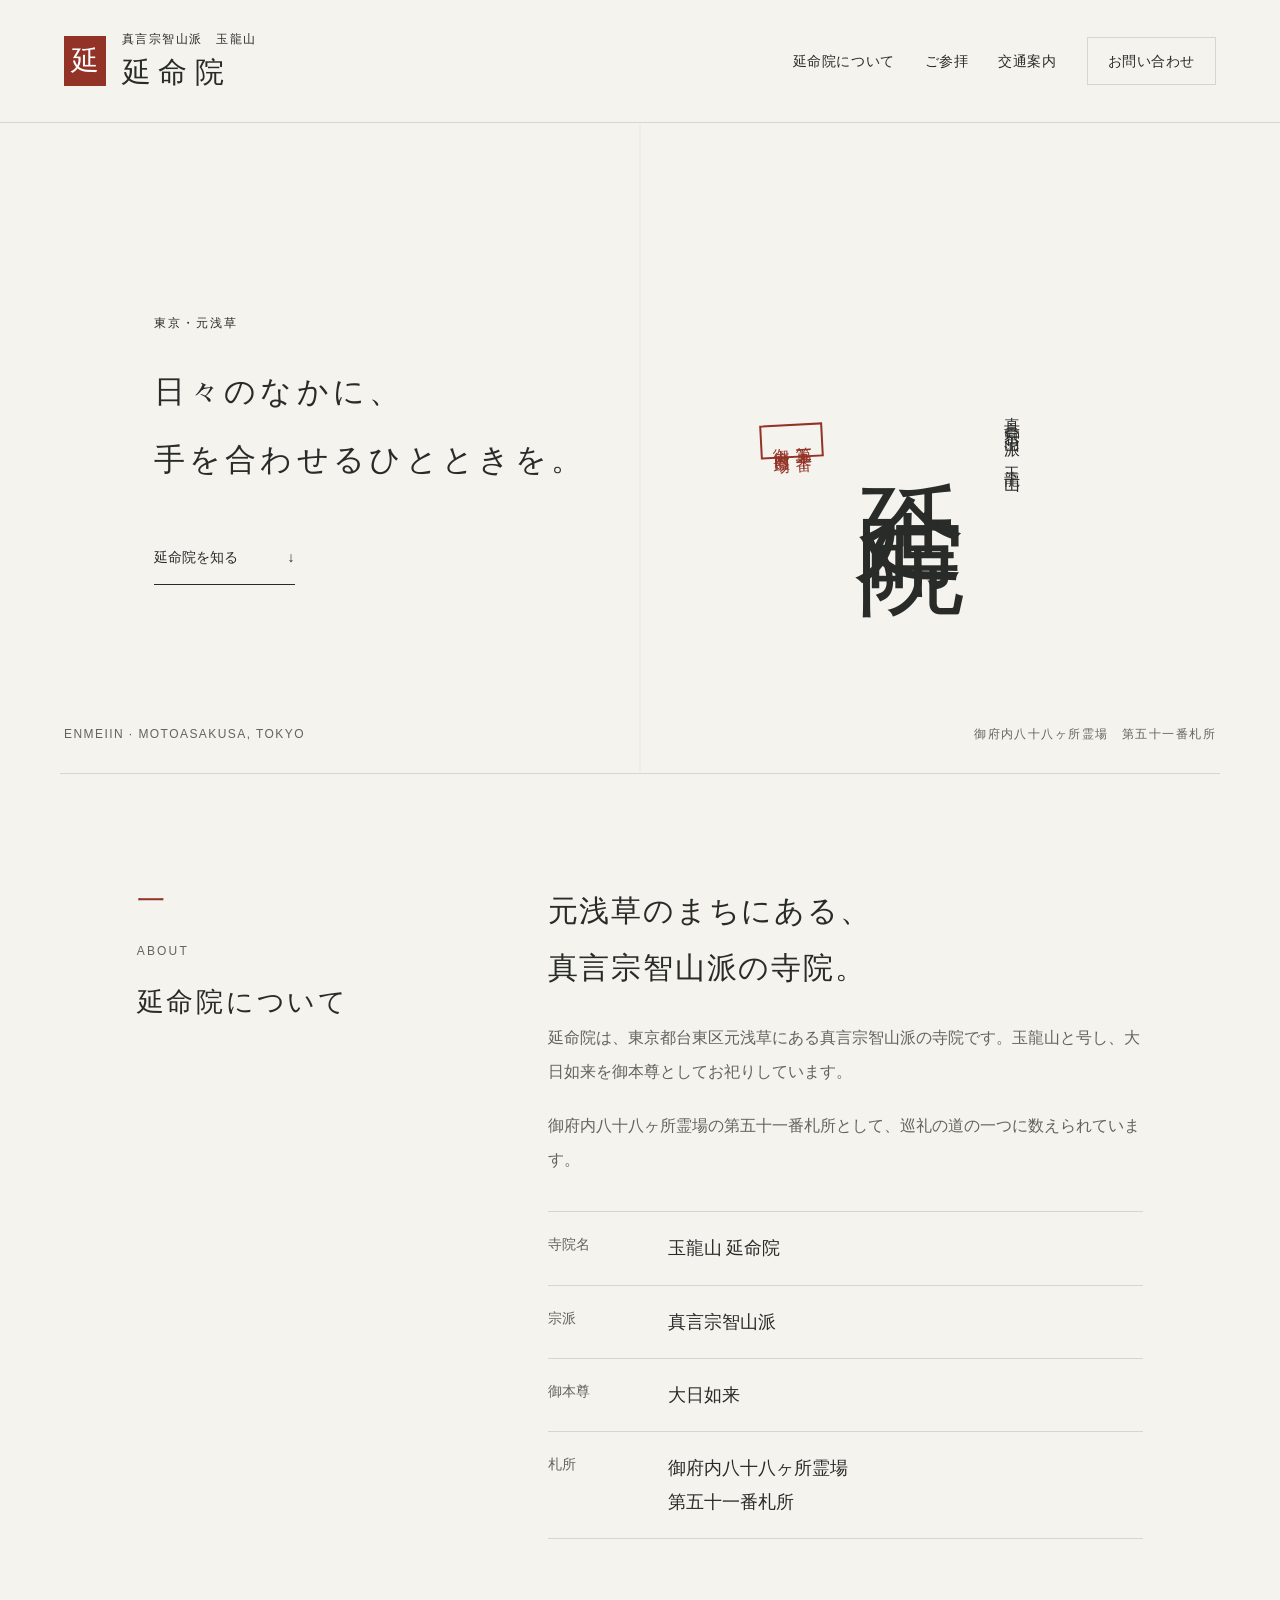
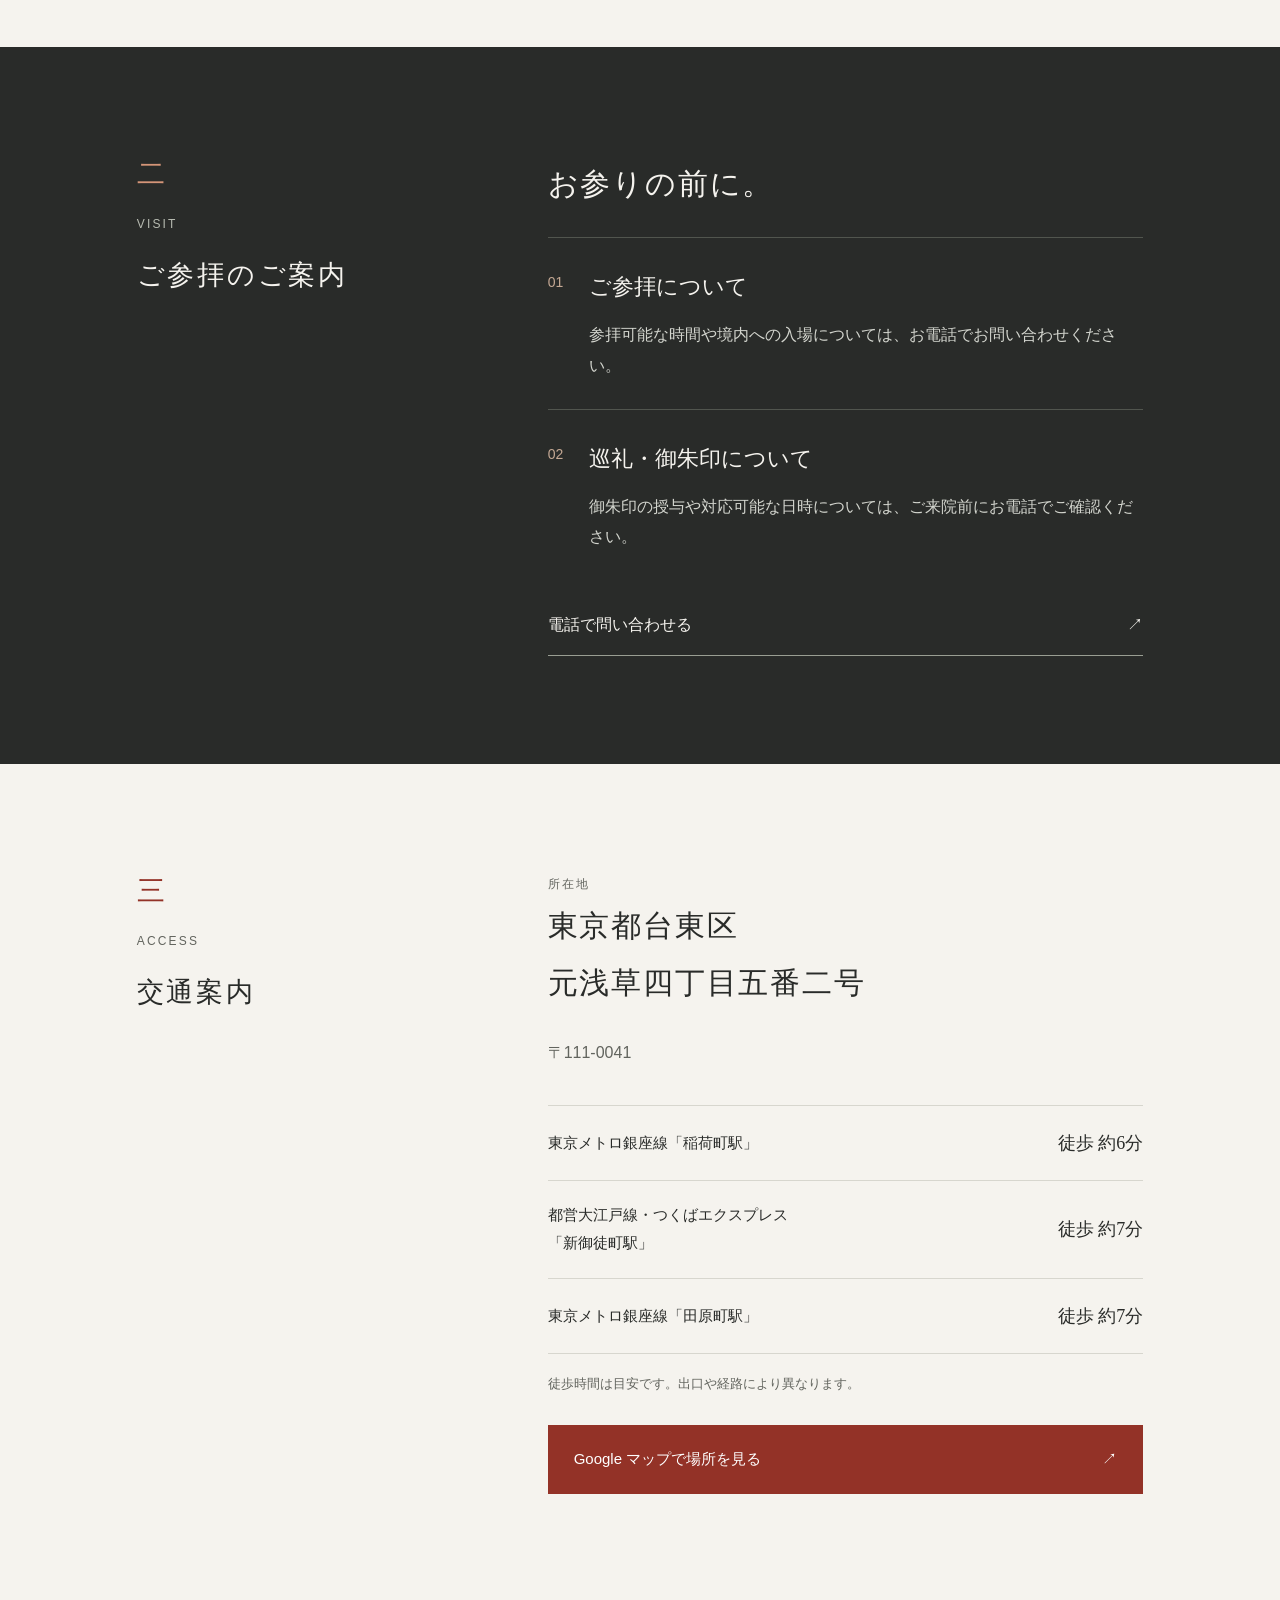
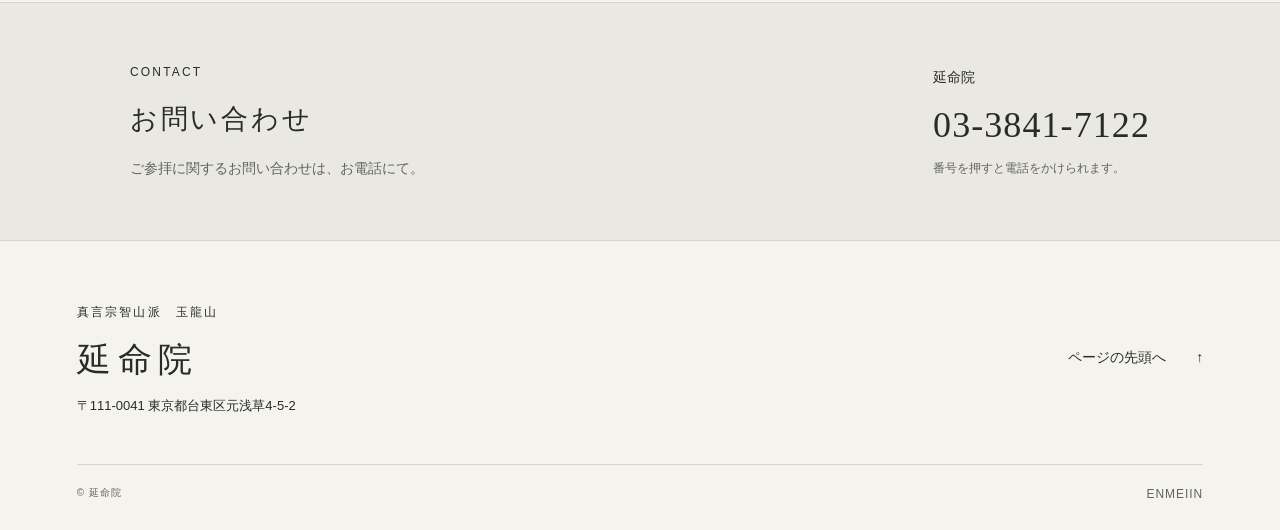
==== renewal/index.html @ 4b14a08a "Publish new Enmeiin website at /renewal/" ====
<!doctype html>
<html lang="ja">
<head>
  <meta charset="utf-8">
  <meta name="viewport" content="width=device-width, initial-scale=1">
  <meta name="theme-color" content="#292b29">
  <title>延命院｜真言宗智山派・東京都台東区元浅草</title>
  <meta name="description" content="東京都台東区元浅草の真言宗智山派寺院、玉龍山 延命院。御本尊は大日如来。御府内八十八ヶ所霊場 第五十一番札所。寺院のご紹介、参拝・交通のご案内。">
  <meta property="og:title" content="玉龍山 延命院｜東京都台東区元浅草">
  <meta property="og:description" content="真言宗智山派。御府内八十八ヶ所霊場 第五十一番札所。寺院のご紹介と交通のご案内。">
  <meta property="og:type" content="website">
  <meta property="og:locale" content="ja_JP">
  <link rel="icon" type="image/svg+xml" href="data:image/svg+xml,%3Csvg xmlns='http://www.w3.org/2000/svg' viewBox='0 0 64 64'%3E%3Crect width='64' height='64' rx='6' fill='%23933227'/%3E%3Ctext x='32' y='46' text-anchor='middle' font-family='serif' font-size='44' fill='%23fff'%3E延%3C/text%3E%3C/svg%3E">
  <link rel="stylesheet" href="./styles.css">
</head>
<body id="top">
  <a class="skip" href="#main">本文へ移動</a>
  <header class="header">
    <a class="brand" href="#top" aria-label="延命院 トップ"><span class="brand-seal" aria-hidden="true">延</span><span><small>真言宗智山派　玉龍山</small><strong>延命院</strong></span></a>
    <nav aria-label="メインナビゲーション"><a href="#about">延命院について</a><a href="#visit">ご参拝</a><a href="#access">交通案内</a><a class="nav-contact" href="#contact">お問い合わせ</a></nav>
  </header>
  <main id="main">
    <section class="hero" aria-labelledby="hero-title">
      <div class="hero-intro"><p class="eyebrow">東京・元浅草</p><p class="hero-message">日々のなかに、<br>手を合わせるひとときを。</p><a class="text-link" href="#about">延命院を知る <span aria-hidden="true">↓</span></a></div>
      <div class="temple-title"><p>真言宗智山派　玉龍山</p><h1 id="hero-title">延命院</h1><span class="seal">第五十一番<br>御府内霊場</span></div>
      <div class="hero-foot"><span>ENMEIIN · MOTOASAKUSA, TOKYO</span><span>御府内八十八ヶ所霊場　第五十一番札所</span></div>
    </section>
    <section class="section about" id="about" aria-labelledby="about-title">
      <div class="section-heading"><span class="number">一</span><p class="eyebrow">ABOUT</p><h2 id="about-title">延命院について</h2></div>
      <div class="section-content"><h3>元浅草のまちにある、<br>真言宗智山派の寺院。</h3><p>延命院は、東京都台東区元浅草にある真言宗智山派の寺院です。玉龍山と号し、大日如来を御本尊としてお祀りしています。</p><p>御府内八十八ヶ所霊場の第五十一番札所として、巡礼の道の一つに数えられています。</p>
        <dl class="facts"><div><dt>寺院名</dt><dd>玉龍山 延命院</dd></div><div><dt>宗派</dt><dd>真言宗智山派</dd></div><div><dt>御本尊</dt><dd>大日如来</dd></div><div><dt>札所</dt><dd>御府内八十八ヶ所霊場<br>第五十一番札所</dd></div></dl>
      </div>
    </section>
    <section class="visit" id="visit" aria-labelledby="visit-title"><div class="section visit-inner"><div class="section-heading"><span class="number">二</span><p class="eyebrow">VISIT</p><h2 id="visit-title">ご参拝のご案内</h2></div><div class="section-content"><h3>お参りの前に。</h3><div class="visit-row"><span>01</span><div><h4>ご参拝について</h4><p>参拝可能な時間や境内への入場については、お電話でお問い合わせください。</p></div></div><div class="visit-row"><span>02</span><div><h4>巡礼・御朱印について</h4><p>御朱印の授与や対応可能な日時については、ご来院前にお電話でご確認ください。</p></div></div><a class="light-link" href="tel:0338417122">電話で問い合わせる <span aria-hidden="true">↗</span></a></div></div></section>
    <section class="section access" id="access" aria-labelledby="access-title"><div class="section-heading"><span class="number">三</span><p class="eyebrow">ACCESS</p><h2 id="access-title">交通案内</h2></div><div class="section-content"><p class="eyebrow">所在地</p><h3 class="address">東京都台東区<br>元浅草四丁目五番二号</h3><p>〒111-0041</p><dl class="stations"><div><dt>東京メトロ銀座線「稲荷町駅」</dt><dd>徒歩 約6分</dd></div><div><dt>都営大江戸線・つくばエクスプレス<br>「新御徒町駅」</dt><dd>徒歩 約7分</dd></div><div><dt>東京メトロ銀座線「田原町駅」</dt><dd>徒歩 約7分</dd></div></dl><p class="note">徒歩時間は目安です。出口や経路により異なります。</p><a class="button" href="https://www.google.com/maps/search/?api=1&amp;query=延命院%20東京都台東区元浅草4-5-2" target="_blank" rel="noopener noreferrer">Google マップで場所を見る <span aria-hidden="true">↗</span><span class="sr-only">（新しいタブで開きます）</span></a></div></section>
    <section class="contact" id="contact" aria-labelledby="contact-title"><div><p class="eyebrow">CONTACT</p><h2 id="contact-title">お問い合わせ</h2><p>ご参拝に関するお問い合わせは、お電話にて。</p></div><div class="contact-number"><span>延命院</span><a href="tel:0338417122">03-3841-7122</a><p>番号を押すと電話をかけられます。</p></div></section>
  </main>
  <footer><div class="footer-main"><div><span class="eyebrow">真言宗智山派　玉龍山</span><p class="footer-title">延命院</p><address>〒111-0041 東京都台東区元浅草4-5-2</address></div><a class="back-top" href="#top">ページの先頭へ <span aria-hidden="true">↑</span></a></div><div class="footer-bottom"><small>© 延命院</small><span>ENMEIIN</span></div></footer>
</body>
</html>
---- renewal/styles.css ----
:root{--paper:#f5f3ee;--ink:#292b29;--red:#933227;--muted:#62645e;--line:#d7d6ce;--serif:"Yu Mincho","Hiragino Mincho ProN","Noto Serif CJK JP",serif;--sans:"Hiragino Kaku Gothic ProN","Yu Gothic",Meiryo,sans-serif}
*{box-sizing:border-box}html{scroll-behavior:smooth;scroll-padding-top:2rem}body{margin:0;background:var(--paper);color:var(--ink);font-family:var(--sans);font-size:16px;line-height:1.9}a{color:inherit;text-decoration:none}a:focus-visible{outline:3px solid var(--red);outline-offset:7px}a:hover{text-decoration:underline;text-underline-offset:6px}p,h1,h2,h3,h4{margin:0}h1,h2,h3,h4{font-family:var(--serif);font-weight:500}p+p{margin-top:1.3rem}.header{max-width:1440px;margin:auto;padding:28px 5%;display:flex;align-items:center;justify-content:space-between;gap:30px;border-bottom:1px solid var(--line)}.brand{display:flex;gap:16px;align-items:center;flex-shrink:0}.brand-seal{display:grid;place-items:center;background:var(--red);color:white;width:42px;height:50px;font:28px var(--serif)}.brand small{display:block;font-size:12px;letter-spacing:.12em}.brand strong{display:block;font:29px/1.5 var(--serif);letter-spacing:.25em}nav{display:flex;gap:30px;align-items:center;font-size:14px;letter-spacing:.04em}.nav-contact{border:1px solid var(--line);padding:10px 20px}.hero{min-height:650px;max-width:1440px;margin:auto;position:relative;display:grid;grid-template-columns:1fr 1fr;align-items:center;padding:75px 12% 110px;gap:40px;isolation:isolate;background:linear-gradient(90deg,transparent 49.95%,var(--line) 50%,transparent 50.05%)}.hero-intro{padding-top:35px}.eyebrow{font-size:12px;font-weight:500;letter-spacing:.18em}.hero-message{font-family:var(--serif);font-size:clamp(23px,2.4vw,34px);line-height:2.2;letter-spacing:.14em;margin:25px 0 48px}.text-link{font-size:14px;border-bottom:1px solid var(--ink);padding-bottom:13px;display:inline-flex;gap:50px}.temple-title{display:flex;flex-direction:row-reverse;align-items:flex-start;justify-content:center;gap:22px}.temple-title>p{writing-mode:vertical-rl;letter-spacing:.3em;font:16px/1.8 var(--serif);padding-top:10px}.temple-title h1{writing-mode:vertical-rl;font-size:clamp(76px,8.5vw,122px);letter-spacing:.12em;line-height:1.2}.seal{align-self:flex-end;writing-mode:vertical-rl;color:var(--red);border:2px solid var(--red);padding:9px 7px;font:16px/1.4 var(--serif);letter-spacing:.15em;transform:rotate(-3deg);margin-bottom:10px}.hero-foot{position:absolute;bottom:28px;left:5%;right:5%;display:flex;justify-content:space-between;gap:20px;color:var(--muted);font-size:12px;letter-spacing:.12em}.section{max-width:1160px;margin:auto;padding:108px 6%;display:grid;grid-template-columns:1fr 1.8fr;gap:80px}.about{border-top:1px solid var(--line)}.number{color:var(--red);font:28px var(--serif);display:block;margin-bottom:20px}.section-heading h2{font-size:27px;letter-spacing:.1em;margin-top:14px}.section-heading .eyebrow{color:var(--muted)}.section-content h3{font-size:30px;line-height:1.9;letter-spacing:.06em;margin-bottom:25px}.section-content>p{color:var(--muted);line-height:2.1}.facts{margin:35px 0 0;border-top:1px solid var(--line)}.facts>div{display:grid;grid-template-columns:100px 1fr;padding:19px 0;border-bottom:1px solid var(--line);gap:20px}.facts dt{color:var(--muted);font-size:14px}.facts dd{margin:0;font-family:var(--serif);font-size:18px}.visit{background:var(--ink);color:var(--paper)}.visit .number{color:#d49578}.visit .eyebrow{color:#b8bcb2}.visit-row{display:flex;gap:26px;padding:28px 0;border-top:1px solid #51554e}.visit-row>span{color:#c5a994;font:14px var(--sans);padding-top:8px}.visit-row h4{font-size:22px;margin-bottom:12px}.visit-row p{color:#d3d5ce;font-size:16px}.light-link{display:flex;justify-content:space-between;padding:15px 0;margin-top:14px;border-bottom:1px solid #999e92}.light-link:focus-visible{outline-color:white}.stations{margin:35px 0 16px}.stations>div{border-top:1px solid var(--line);padding:20px 0;display:flex;justify-content:space-between;gap:20px;align-items:center}.stations>div:last-child{border-bottom:1px solid var(--line)}.stations dt{font-size:15px}.stations dd{white-space:nowrap;margin:0;font-family:var(--serif);font-size:18px}.section-content>.note{font-size:13px}.button{display:flex;justify-content:space-between;gap:20px;background:var(--red);color:white;padding:20px 26px;margin-top:28px;font-size:15px}.button:hover{background:#75291f}.contact{padding:58px max(6%,calc((100vw - 1020px)/2));border-top:1px solid var(--line);border-bottom:1px solid var(--line);display:flex;justify-content:space-between;gap:40px;align-items:center;background:#e9e8e1}.contact h2{font-size:27px;letter-spacing:.1em;margin:10px 0}.contact p:not(.eyebrow){font-size:14px;color:var(--muted)}.contact-number{flex-shrink:0}.contact-number>span{font-size:14px}.contact-number a{display:block;font:clamp(26px,3vw,36px)/1.8 var(--serif);letter-spacing:.03em}.contact-number p{font-size:12px!important}footer{max-width:1280px;padding:55px 6% 25px;margin:auto}.footer-main{display:flex;justify-content:space-between;align-items:center;gap:25px}.footer-title{font:34px/2 var(--serif);letter-spacing:.2em}address{font-style:normal;font-size:13px}.back-top{font-size:14px;display:flex;gap:30px}.footer-bottom{display:flex;justify-content:space-between;margin-top:45px;padding-top:18px;border-top:1px solid var(--line);font-size:12px;color:var(--muted);letter-spacing:.08em}.skip{position:absolute;top:0;left:20px;transform:translateY(-150%);z-index:10;background:var(--ink);color:white;padding:12px}.skip:focus{transform:none}.sr-only{position:absolute;width:1px;height:1px;padding:0;margin:-1px;overflow:hidden;clip:rect(0,0,0,0);white-space:nowrap;border:0}
@media(min-width:1500px){.hero{padding-left:180px;padding-right:180px}}
@media(max-width:900px){.header{align-items:flex-start}.header nav{gap:18px;flex-wrap:wrap;justify-content:flex-end}.nav-contact{padding:4px 10px}.hero{padding-left:7%;padding-right:7%;min-height:590px}.section{gap:40px;grid-template-columns:1fr 1.8fr;padding:80px 6%}.section-heading h2{font-size:23px}.section-content h3{font-size:26px}.contact{align-items:flex-start;flex-direction:column;gap:20px}}
@media(max-width:600px){.header{display:block;padding:20px 6% 16px}.brand strong{font-size:26px}.brand small{font-size:12px}.header nav{justify-content:space-between;gap:8px;margin-top:23px;font-size:12px}.nav-contact{border:0;padding:0}nav a{padding:8px 0;display:inline-block}.hero{min-height:630px;padding:45px 7% 100px;gap:8px;grid-template-columns:1fr 1fr;background:linear-gradient(90deg,transparent 42.95%,var(--line) 43%,transparent 43.05%)}.hero-intro{padding:0}.hero-message{writing-mode:vertical-rl;font-size:22px;line-height:1.9;letter-spacing:.12em;margin:24px 0 30px;height:310px}.hero-message br{display:none}.text-link{font-size:13px;gap:20px}.temple-title{gap:6px}.temple-title h1{font-size:clamp(48px,14vw,70px)}.temple-title>p{font-size:12px}.seal{font-size:10px;padding:6px 3px}.hero-foot{flex-direction:column;gap:6px;bottom:22px;font-size:10px}.section{display:block;padding:65px 7%}.section-heading{margin-bottom:36px}.number{display:inline-block;margin:0 16px 0 0;font-size:22px}.section-heading .eyebrow{display:inline-block}.section-heading h2{margin-top:10px;font-size:25px}.section-content h3{font-size:25px}.section-content p{font-size:15px}.facts>div{grid-template-columns:80px 1fr;gap:14px}.visit-row{gap:18px}.stations>div{align-items:flex-start;gap:12px}.stations dt{font-size:14px}.stations dd{font-size:16px}.button{font-size:14px;padding:18px}.contact{padding:42px 7%}.contact-number a{font-size:32px}.footer-main{display:block}.back-top{margin-top:28px}.footer-bottom{margin-top:28px}}
@media(prefers-reduced-motion:reduce){html{scroll-behavior:auto}}
@media print{.header nav,.text-link,.button,.light-link,.back-top{display:none}.hero{min-height:400px}.section{padding:35px 5%;break-inside:avoid}.visit{background:white;color:black}.visit-row p,.visit .eyebrow{color:#333}.contact{background:white}.hero-foot{position:static;grid-column:1/-1}.header{padding:20px}.hero{padding:30px}.visit-row{padding:15px 0}}
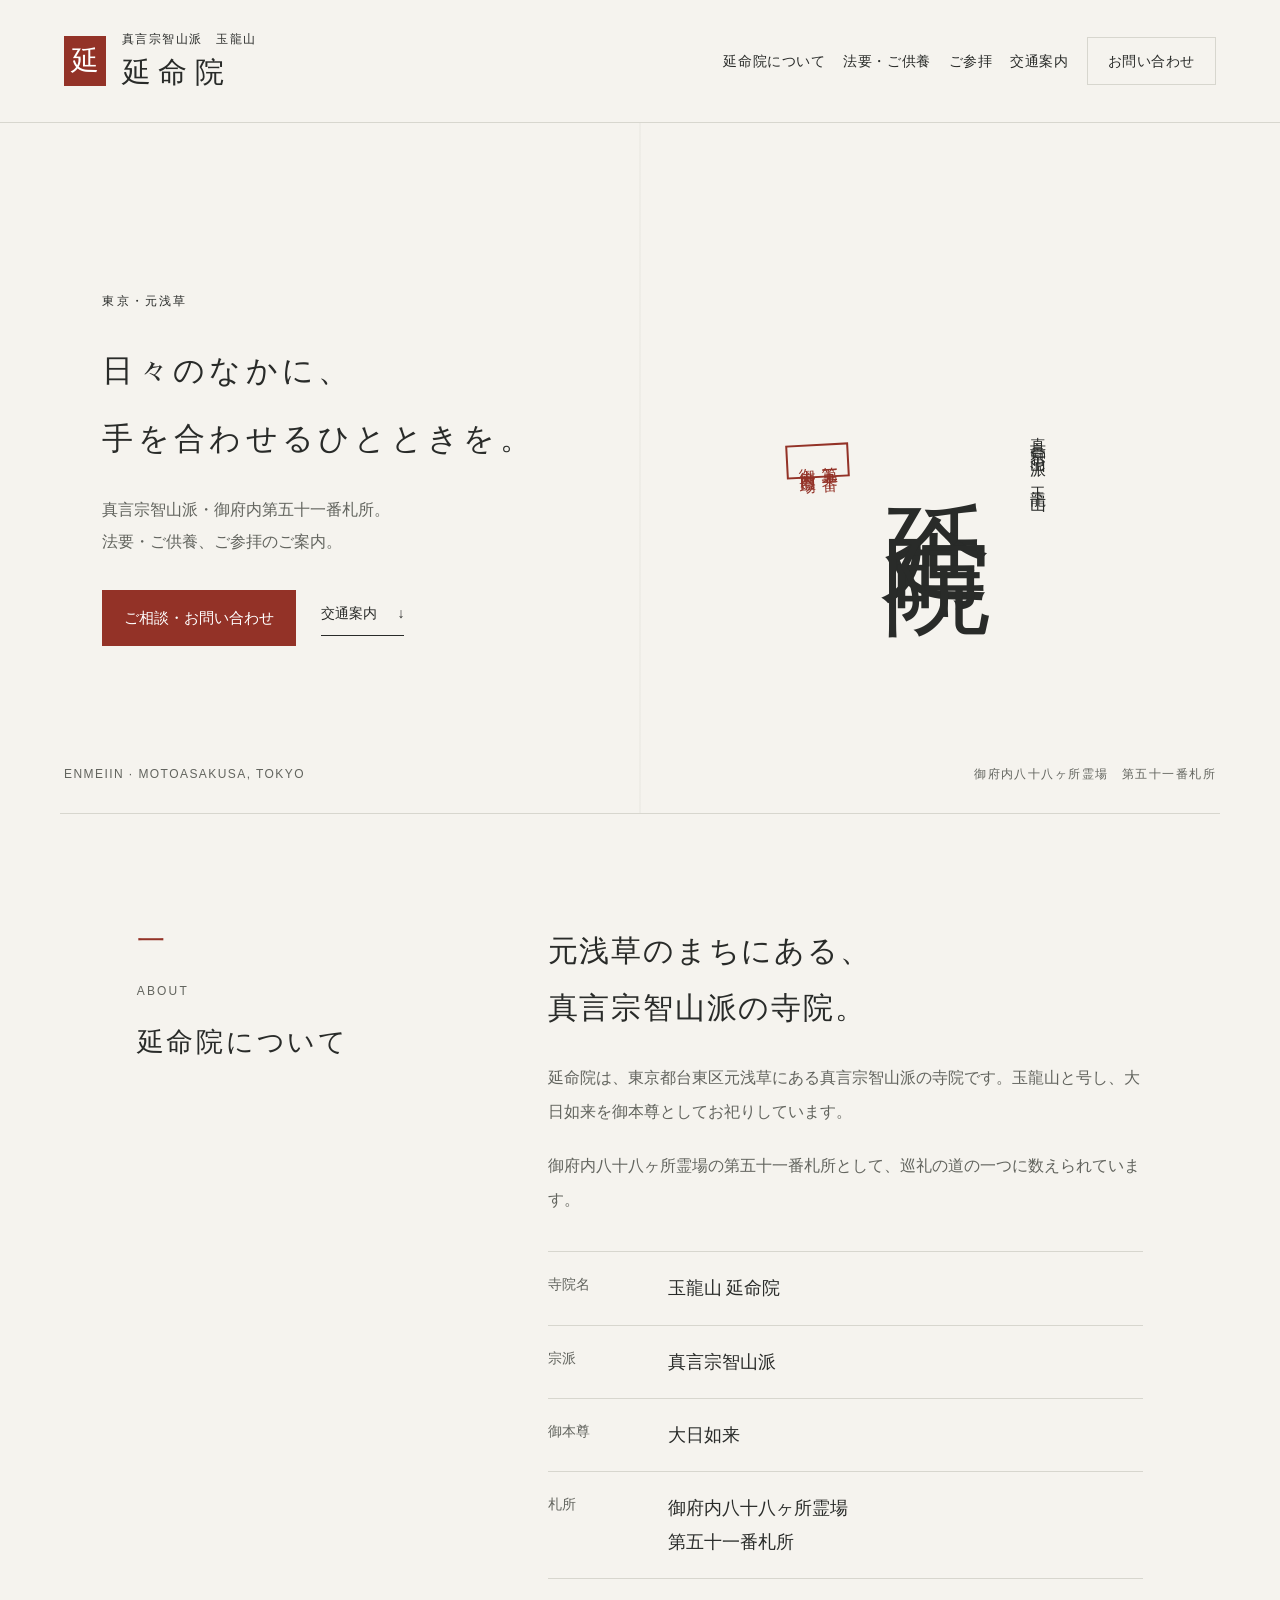
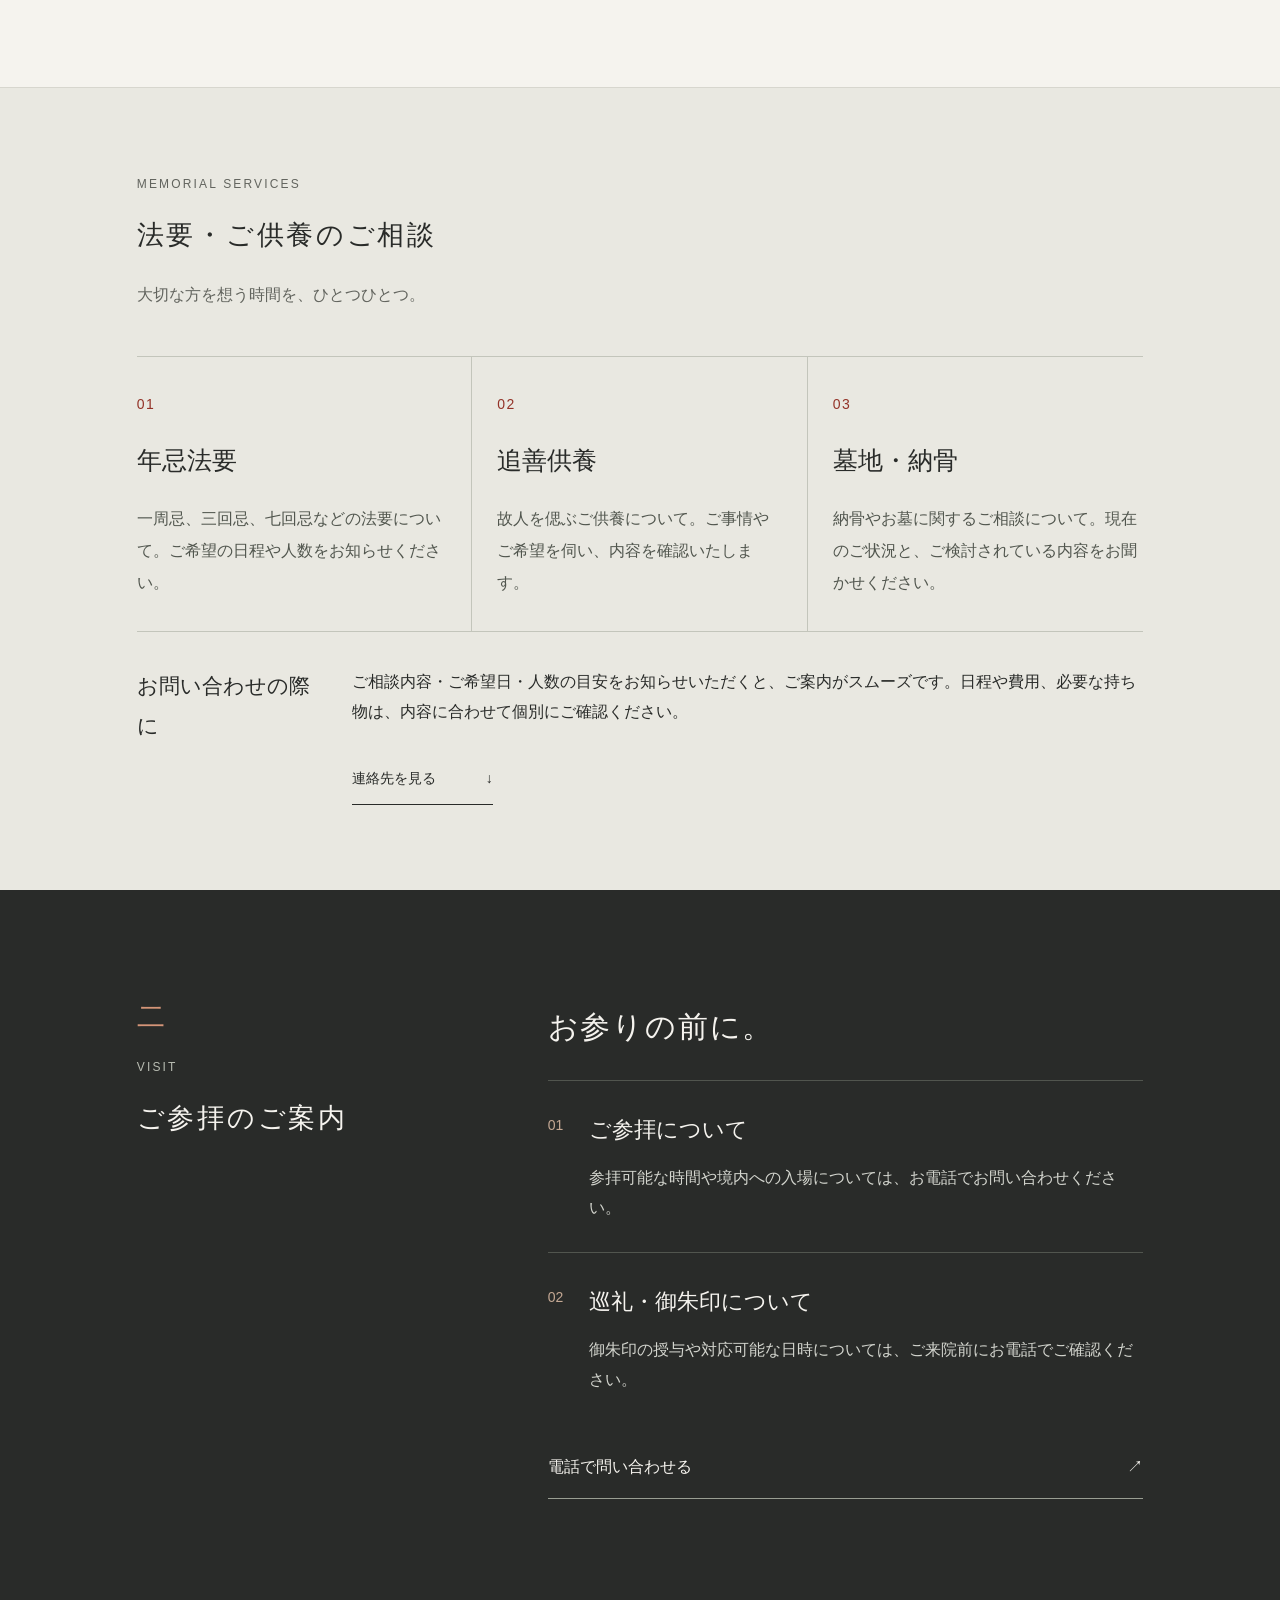
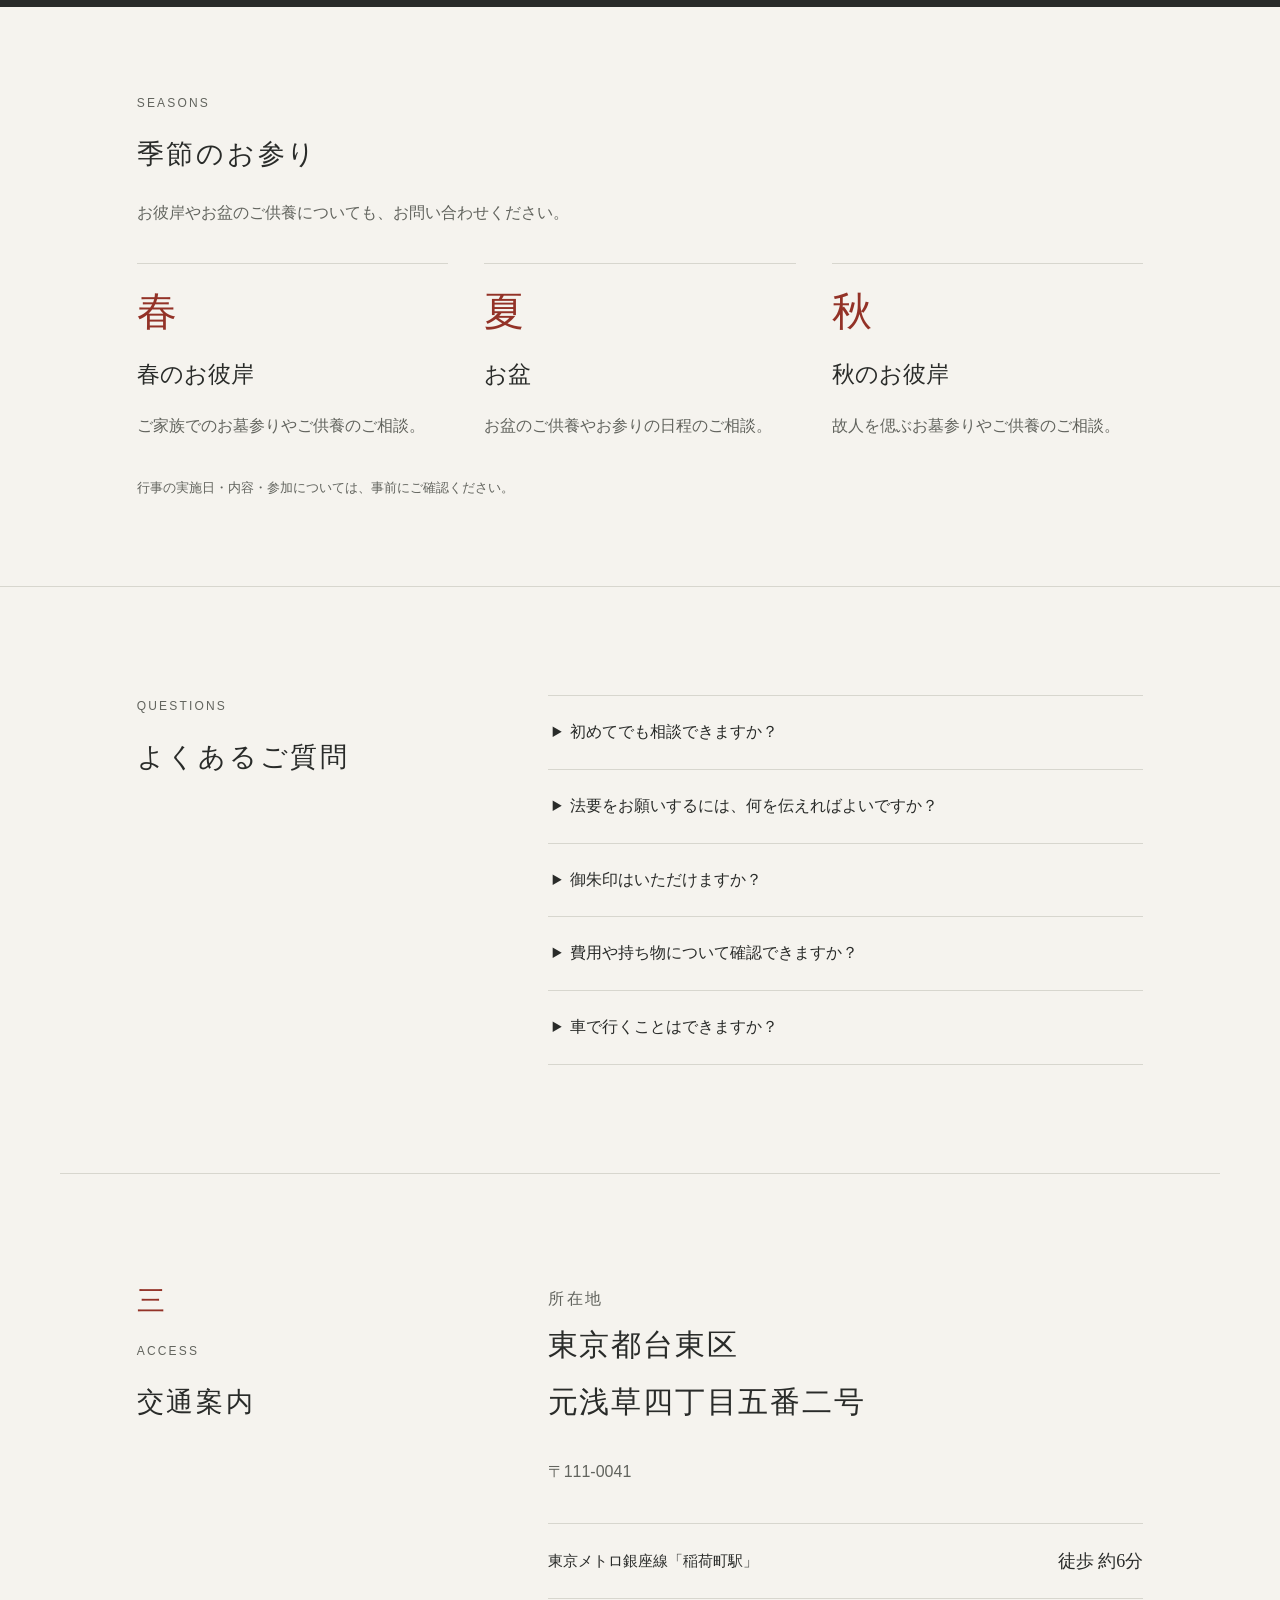
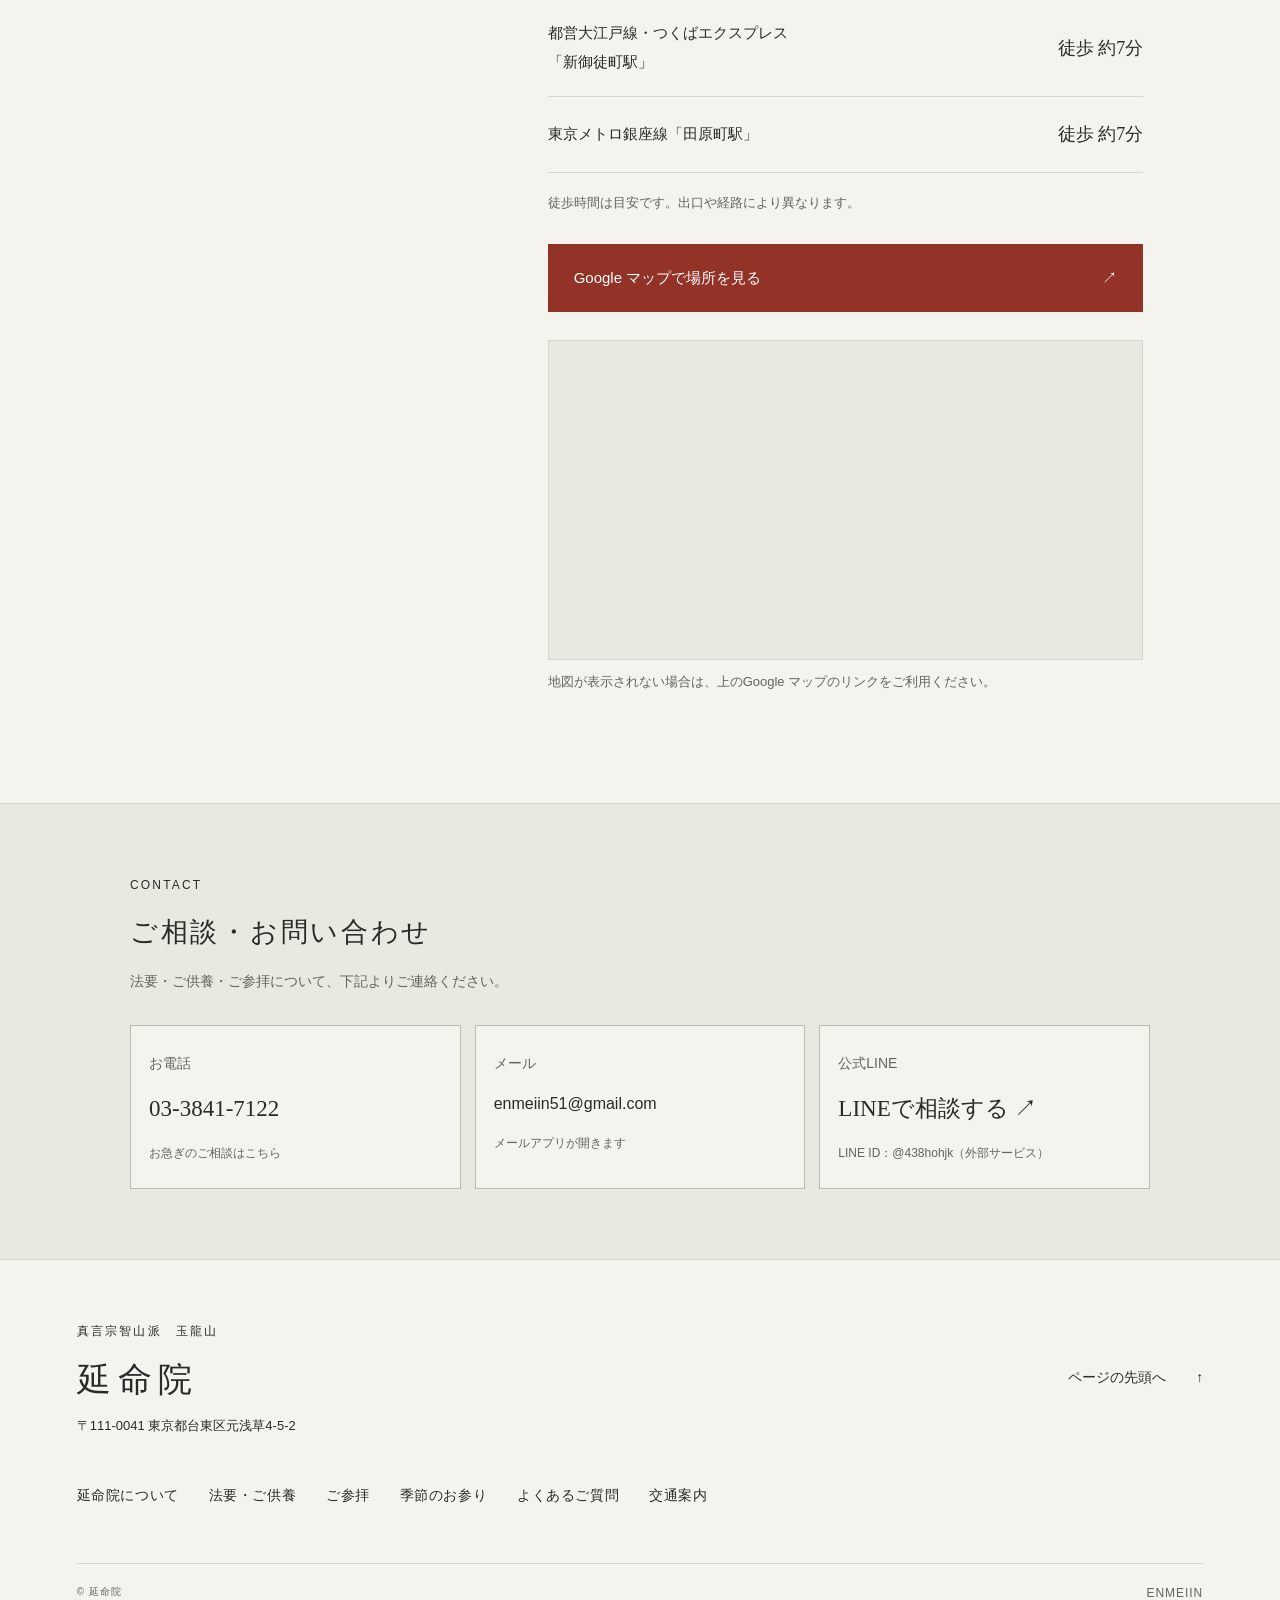
==== commit 7e966189: "Complete Enmeiin production homepage and custom-domain search metadata" ====
--- a/renewal/index.html
+++ b/renewal/index.html
@@ -1,40 +1 @@
-<!doctype html>
-<html lang="ja">
-<head>
-  <meta charset="utf-8">
-  <meta name="viewport" content="width=device-width, initial-scale=1">
-  <meta name="theme-color" content="#292b29">
-  <title>延命院｜真言宗智山派・東京都台東区元浅草</title>
-  <meta name="description" content="東京都台東区元浅草の真言宗智山派寺院、玉龍山 延命院。御本尊は大日如来。御府内八十八ヶ所霊場 第五十一番札所。寺院のご紹介、参拝・交通のご案内。">
-  <meta property="og:title" content="玉龍山 延命院｜東京都台東区元浅草">
-  <meta property="og:description" content="真言宗智山派。御府内八十八ヶ所霊場 第五十一番札所。寺院のご紹介と交通のご案内。">
-  <meta property="og:type" content="website">
-  <meta property="og:locale" content="ja_JP">
-  <link rel="icon" type="image/svg+xml" href="data:image/svg+xml,%3Csvg xmlns='http://www.w3.org/2000/svg' viewBox='0 0 64 64'%3E%3Crect width='64' height='64' rx='6' fill='%23933227'/%3E%3Ctext x='32' y='46' text-anchor='middle' font-family='serif' font-size='44' fill='%23fff'%3E延%3C/text%3E%3C/svg%3E">
-  <link rel="stylesheet" href="./styles.css">
-</head>
-<body id="top">
-  <a class="skip" href="#main">本文へ移動</a>
-  <header class="header">
-    <a class="brand" href="#top" aria-label="延命院 トップ"><span class="brand-seal" aria-hidden="true">延</span><span><small>真言宗智山派　玉龍山</small><strong>延命院</strong></span></a>
-    <nav aria-label="メインナビゲーション"><a href="#about">延命院について</a><a href="#visit">ご参拝</a><a href="#access">交通案内</a><a class="nav-contact" href="#contact">お問い合わせ</a></nav>
-  </header>
-  <main id="main">
-    <section class="hero" aria-labelledby="hero-title">
-      <div class="hero-intro"><p class="eyebrow">東京・元浅草</p><p class="hero-message">日々のなかに、<br>手を合わせるひとときを。</p><a class="text-link" href="#about">延命院を知る <span aria-hidden="true">↓</span></a></div>
-      <div class="temple-title"><p>真言宗智山派　玉龍山</p><h1 id="hero-title">延命院</h1><span class="seal">第五十一番<br>御府内霊場</span></div>
-      <div class="hero-foot"><span>ENMEIIN · MOTOASAKUSA, TOKYO</span><span>御府内八十八ヶ所霊場　第五十一番札所</span></div>
-    </section>
-    <section class="section about" id="about" aria-labelledby="about-title">
-      <div class="section-heading"><span class="number">一</span><p class="eyebrow">ABOUT</p><h2 id="about-title">延命院について</h2></div>
-      <div class="section-content"><h3>元浅草のまちにある、<br>真言宗智山派の寺院。</h3><p>延命院は、東京都台東区元浅草にある真言宗智山派の寺院です。玉龍山と号し、大日如来を御本尊としてお祀りしています。</p><p>御府内八十八ヶ所霊場の第五十一番札所として、巡礼の道の一つに数えられています。</p>
-        <dl class="facts"><div><dt>寺院名</dt><dd>玉龍山 延命院</dd></div><div><dt>宗派</dt><dd>真言宗智山派</dd></div><div><dt>御本尊</dt><dd>大日如来</dd></div><div><dt>札所</dt><dd>御府内八十八ヶ所霊場<br>第五十一番札所</dd></div></dl>
-      </div>
-    </section>
-    <section class="visit" id="visit" aria-labelledby="visit-title"><div class="section visit-inner"><div class="section-heading"><span class="number">二</span><p class="eyebrow">VISIT</p><h2 id="visit-title">ご参拝のご案内</h2></div><div class="section-content"><h3>お参りの前に。</h3><div class="visit-row"><span>01</span><div><h4>ご参拝について</h4><p>参拝可能な時間や境内への入場については、お電話でお問い合わせください。</p></div></div><div class="visit-row"><span>02</span><div><h4>巡礼・御朱印について</h4><p>御朱印の授与や対応可能な日時については、ご来院前にお電話でご確認ください。</p></div></div><a class="light-link" href="tel:0338417122">電話で問い合わせる <span aria-hidden="true">↗</span></a></div></div></section>
-    <section class="section access" id="access" aria-labelledby="access-title"><div class="section-heading"><span class="number">三</span><p class="eyebrow">ACCESS</p><h2 id="access-title">交通案内</h2></div><div class="section-content"><p class="eyebrow">所在地</p><h3 class="address">東京都台東区<br>元浅草四丁目五番二号</h3><p>〒111-0041</p><dl class="stations"><div><dt>東京メトロ銀座線「稲荷町駅」</dt><dd>徒歩 約6分</dd></div><div><dt>都営大江戸線・つくばエクスプレス<br>「新御徒町駅」</dt><dd>徒歩 約7分</dd></div><div><dt>東京メトロ銀座線「田原町駅」</dt><dd>徒歩 約7分</dd></div></dl><p class="note">徒歩時間は目安です。出口や経路により異なります。</p><a class="button" href="https://www.google.com/maps/search/?api=1&amp;query=延命院%20東京都台東区元浅草4-5-2" target="_blank" rel="noopener noreferrer">Google マップで場所を見る <span aria-hidden="true">↗</span><span class="sr-only">（新しいタブで開きます）</span></a></div></section>
-    <section class="contact" id="contact" aria-labelledby="contact-title"><div><p class="eyebrow">CONTACT</p><h2 id="contact-title">お問い合わせ</h2><p>ご参拝に関するお問い合わせは、お電話にて。</p></div><div class="contact-number"><span>延命院</span><a href="tel:0338417122">03-3841-7122</a><p>番号を押すと電話をかけられます。</p></div></section>
-  </main>
-  <footer><div class="footer-main"><div><span class="eyebrow">真言宗智山派　玉龍山</span><p class="footer-title">延命院</p><address>〒111-0041 東京都台東区元浅草4-5-2</address></div><a class="back-top" href="#top">ページの先頭へ <span aria-hidden="true">↑</span></a></div><div class="footer-bottom"><small>© 延命院</small><span>ENMEIIN</span></div></footer>
-</body>
-</html>
+<!doctype html><html lang="ja"><head><meta charset="utf-8"><meta name="viewport" content="width=device-width,initial-scale=1"><title>延命院｜ページ移転のご案内</title><meta name="robots" content="noindex,follow"><meta http-equiv="refresh" content="0;url=../"><link rel="canonical" href="https://gyokuryuzanenmeiin.com/"></head><body><p>延命院のホームページは<a href="../">トップページ</a>へ移動しました。</p></body></html>
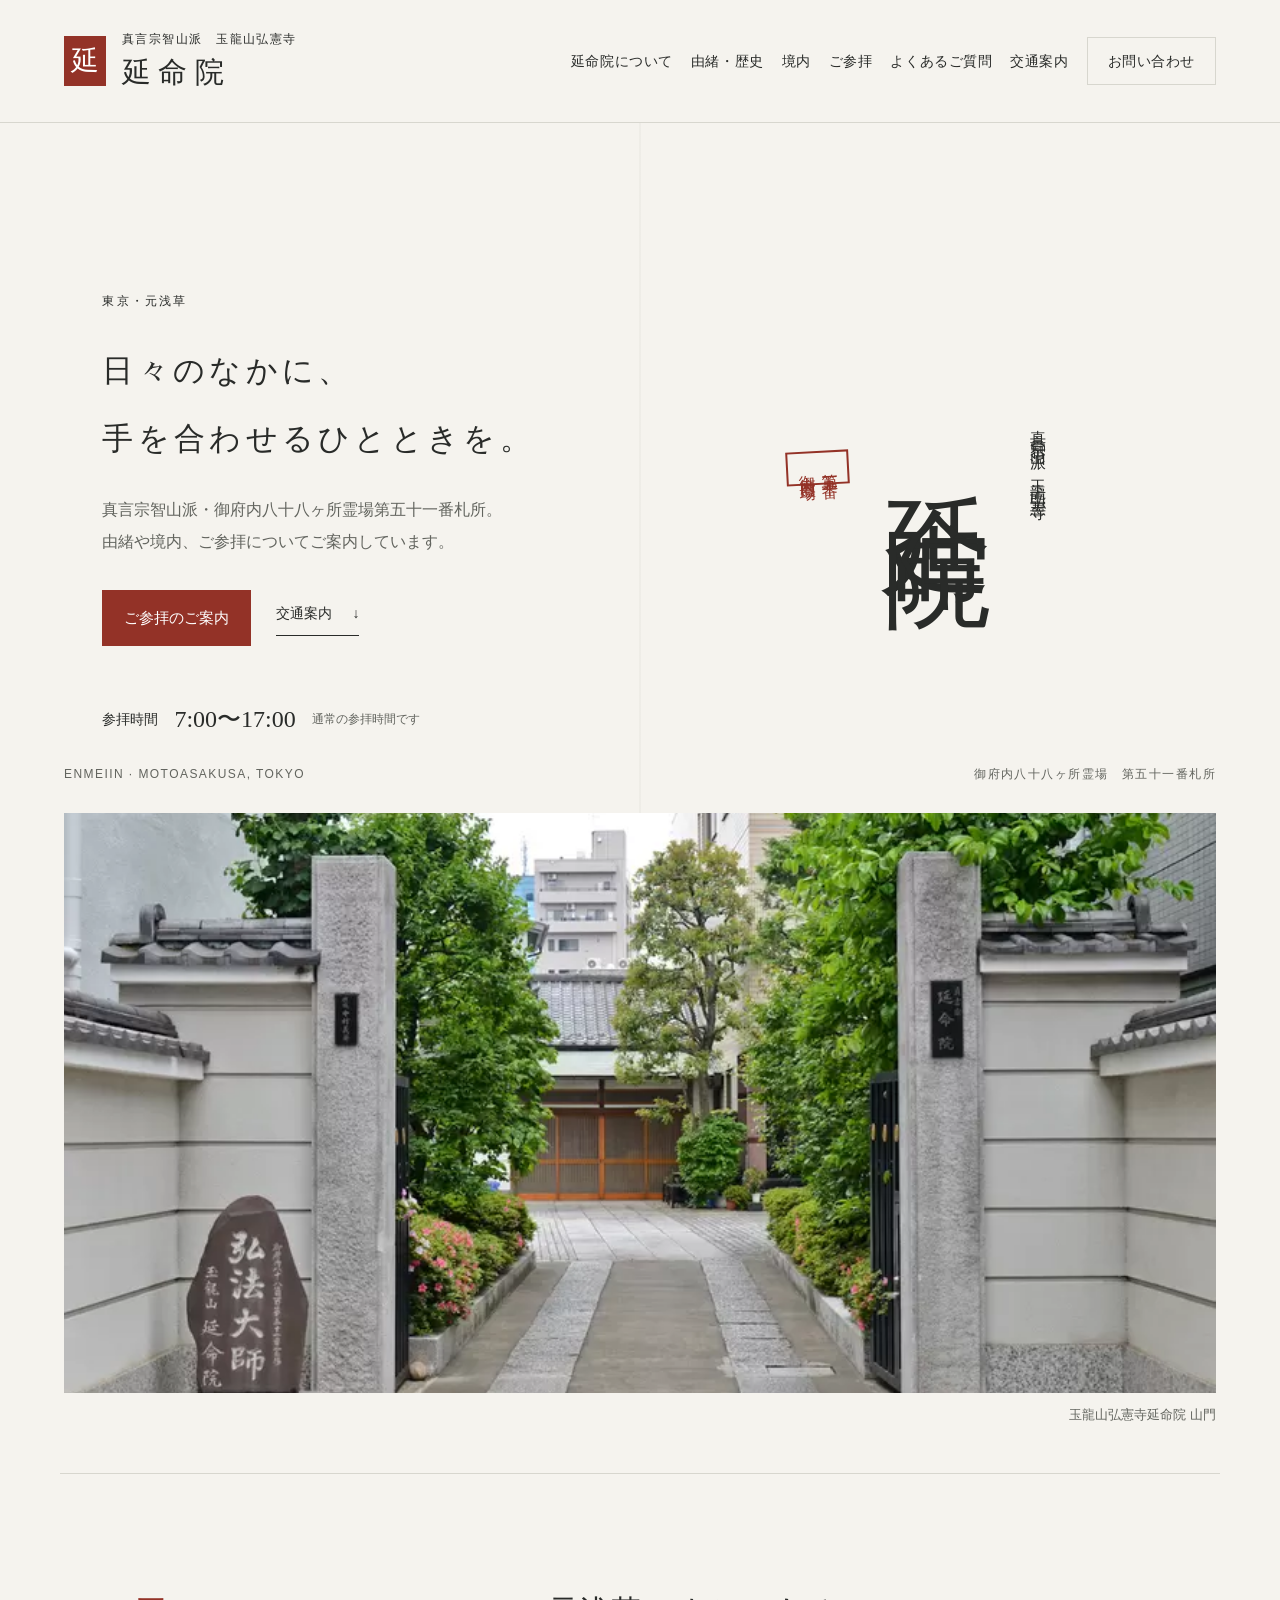
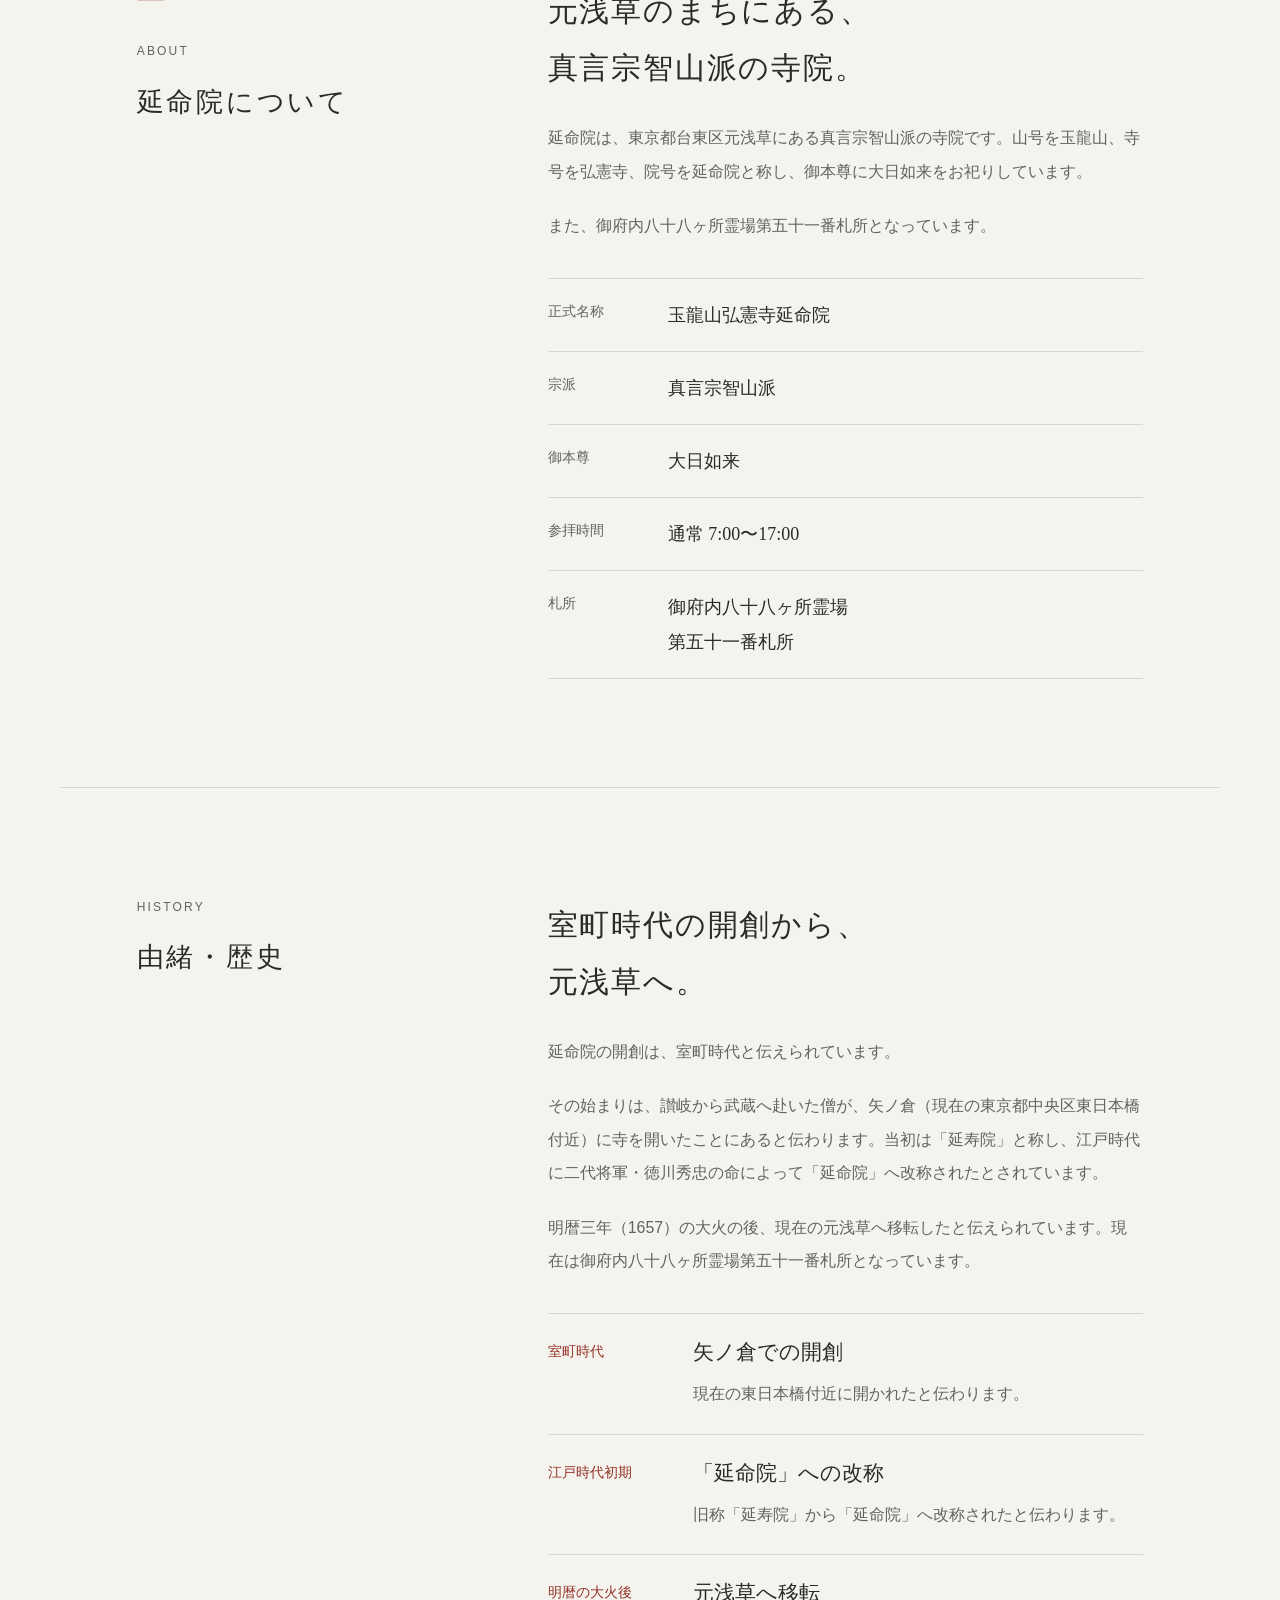
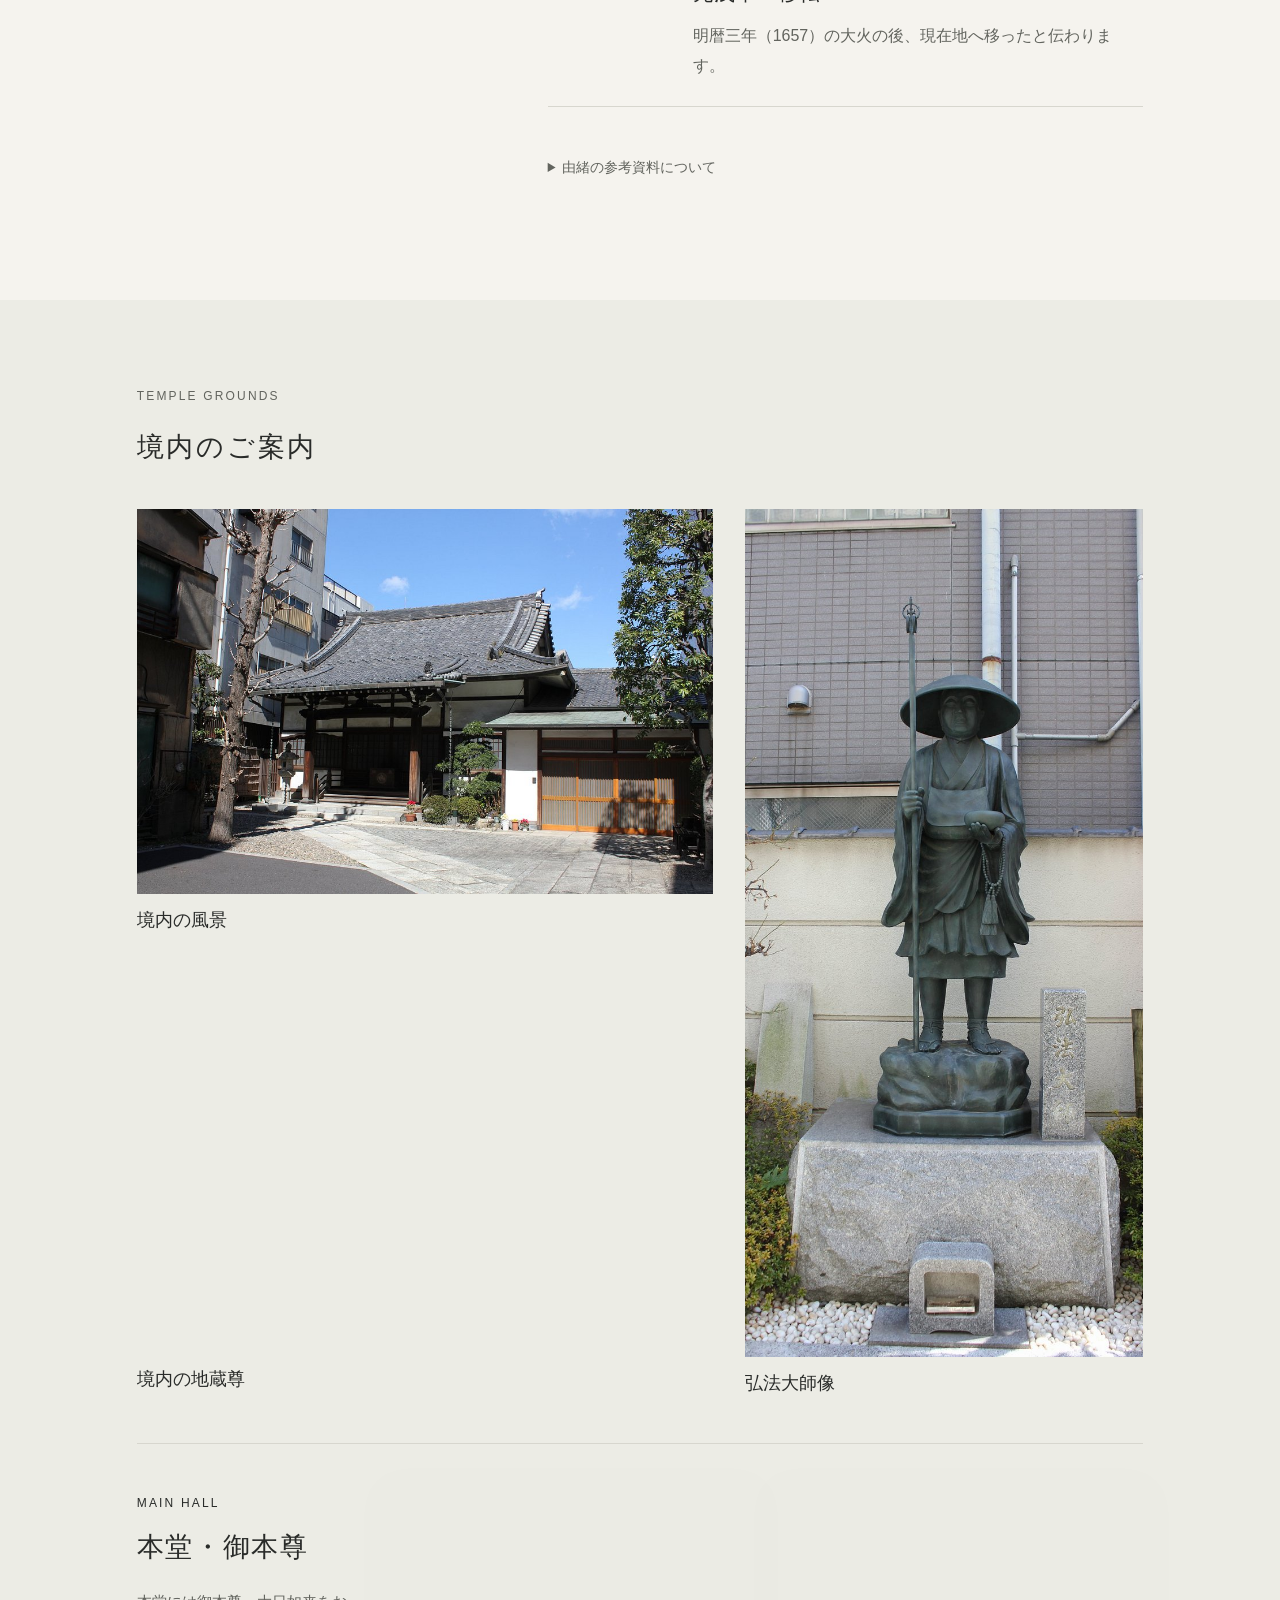
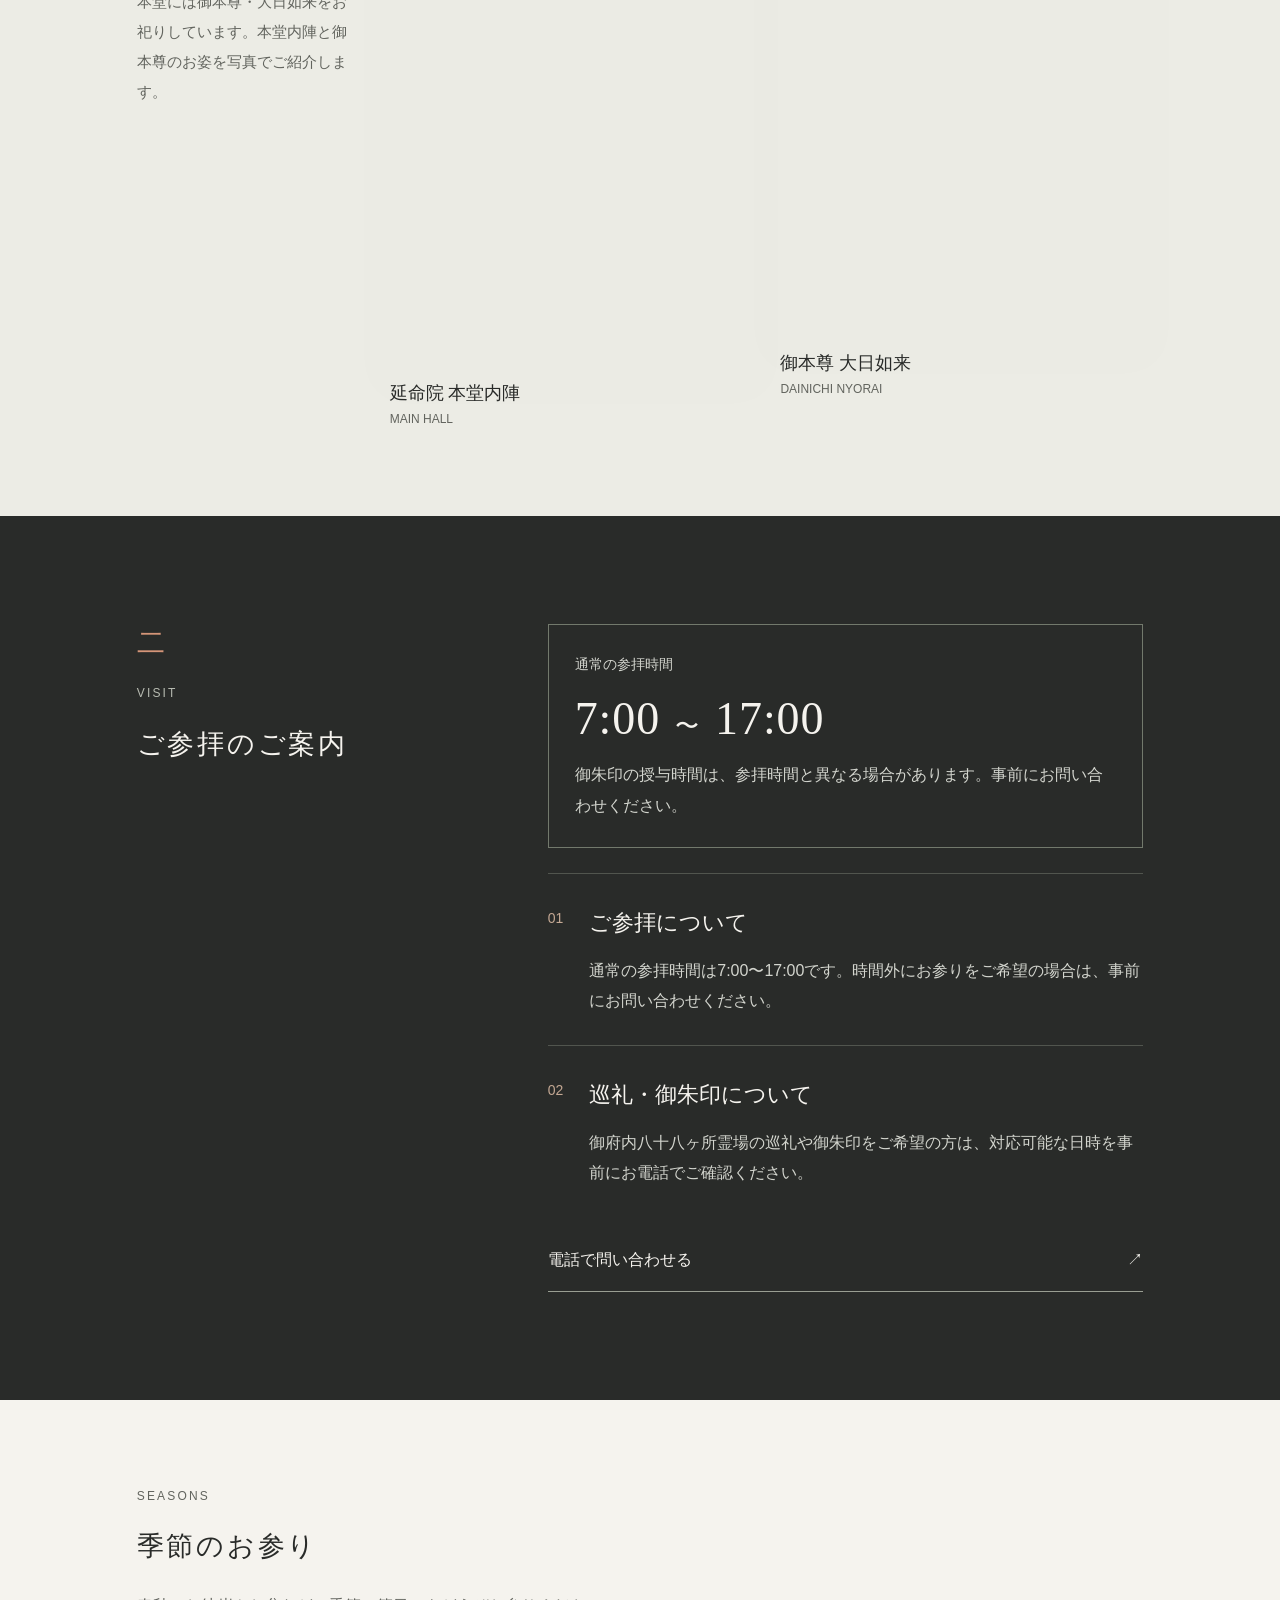
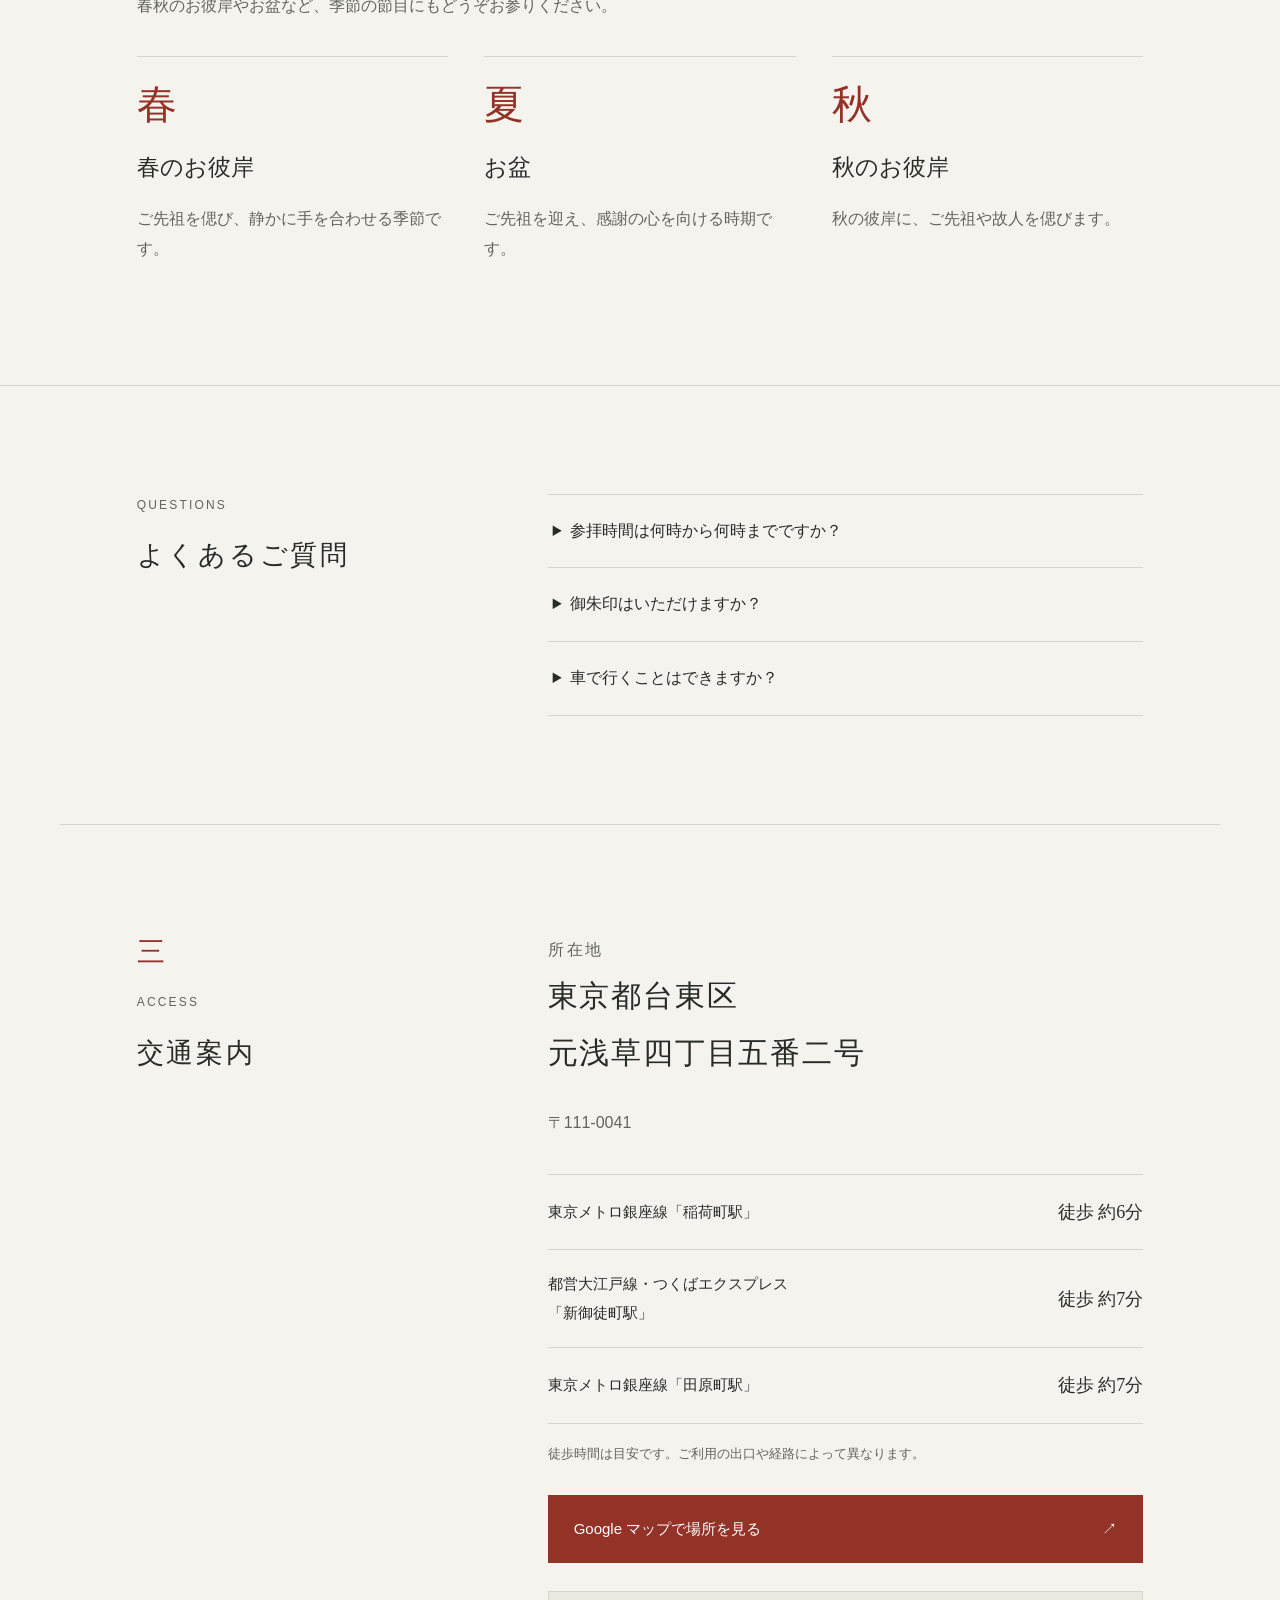
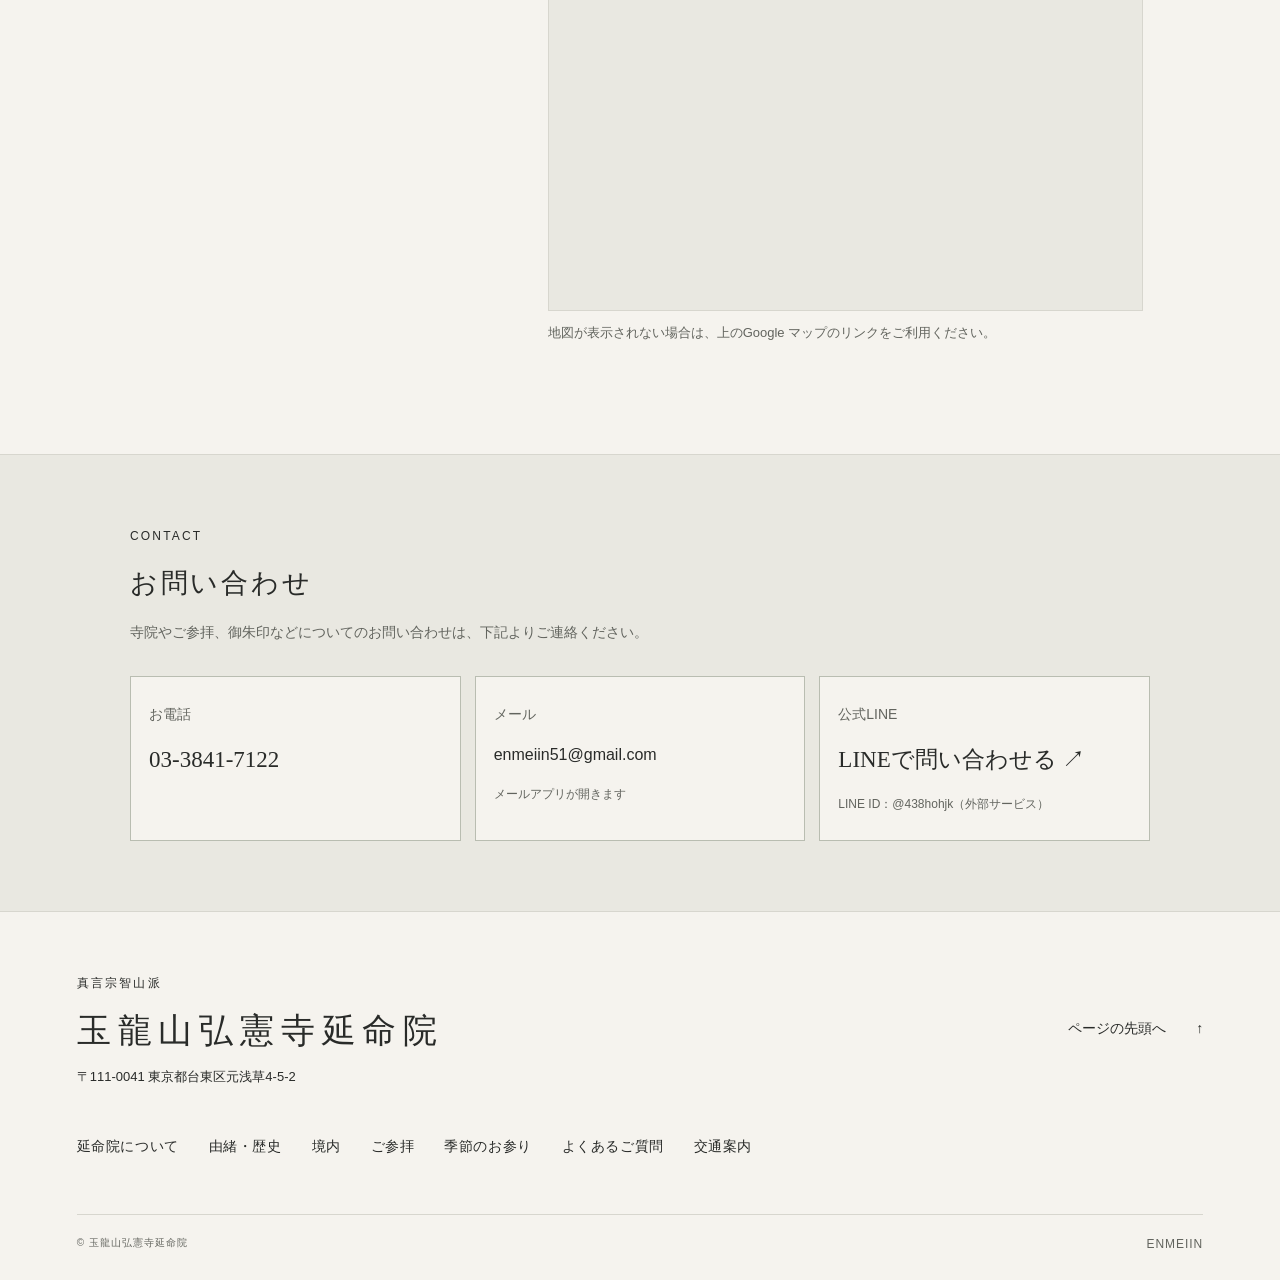
==== commit 44c6a97e: "Use formal temple name on redirect page" ====
--- a/renewal/index.html
+++ b/renewal/index.html
@@ -1 +1 @@
-<!doctype html><html lang="ja"><head><meta charset="utf-8"><meta name="viewport" content="width=device-width,initial-scale=1"><title>延命院｜ページ移転のご案内</title><meta name="robots" content="noindex,follow"><meta http-equiv="refresh" content="0;url=../"><link rel="canonical" href="https://gyokuryuzanenmeiin.com/"></head><body><p>延命院のホームページは<a href="../">トップページ</a>へ移動しました。</p></body></html>+<!doctype html><html lang="ja"><head><meta charset="utf-8"><meta name="viewport" content="width=device-width,initial-scale=1"><title>玉龍山弘憲寺延命院｜ページ移転のご案内</title><meta name="robots" content="noindex,follow"><meta http-equiv="refresh" content="0;url=../"><link rel="canonical" href="https://gyokuryuzanenmeiin.com/"></head><body><p>玉龍山弘憲寺延命院のホームページは<a href="../">トップページ</a>へ移動しました。</p></body></html>
